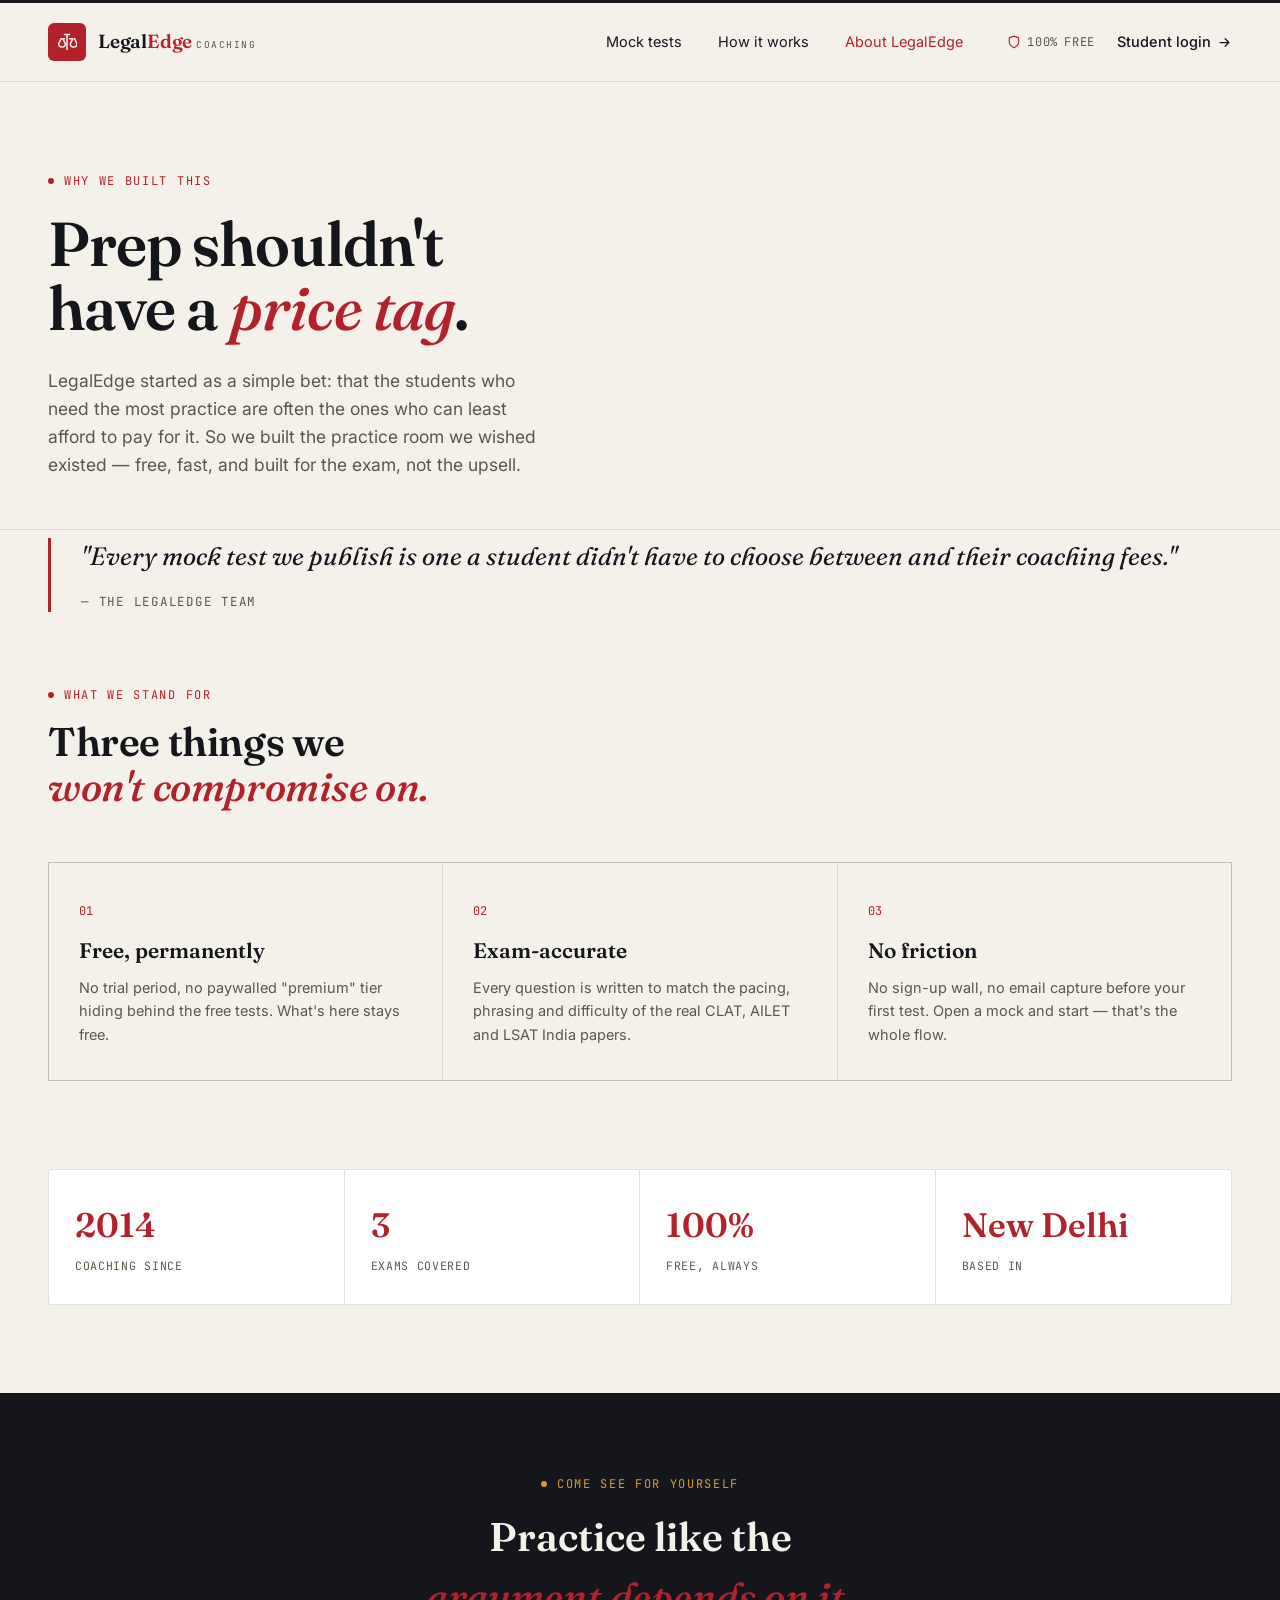
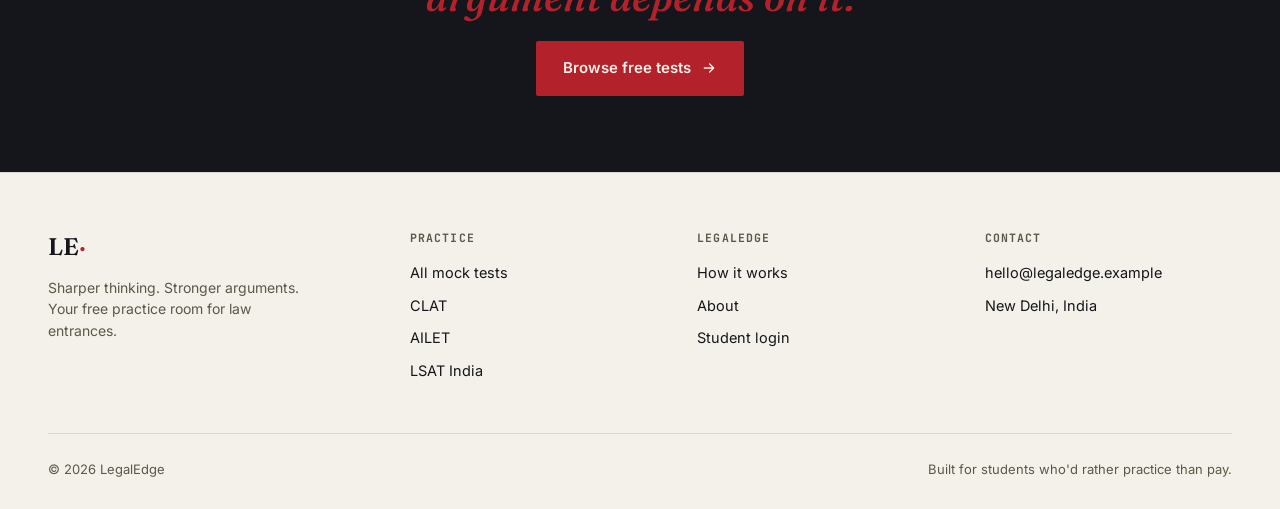
==== about.html @ 172f9a6a "Add files via upload" ====
<!DOCTYPE html>
<html lang="en">
<head>
<meta charset="UTF-8">
<meta name="viewport" content="width=device-width, initial-scale=1.0">
<title>About LegalEdge</title>
<meta name="description" content="Why LegalEdge exists — a free, no-paywall practice room for CLAT, AILET and LSAT India aspirants.">
<link rel="stylesheet" href="styles.css">
</head>
<body>

<!-- ============ TOPBAR ============ -->
<header class="topbar">
  <div class="topbar-inner">
    <a href="index.html" class="brand">
      <span class="brand-mark">
        <svg viewBox="0 0 24 24" fill="none" stroke="#F4F1EA" stroke-width="1.8" stroke-linecap="round" stroke-linejoin="round"><path d="M12 3v18M5 8l-3 6a4 4 0 0 0 8 0l-3-6M19 8l-3 6a4 4 0 0 0 8 0l-3-6M5 8h4M15 8h4M9 3h6"/></svg>
      </span>
      <span class="brand-text">
        <span class="brand-name">Legal<em>Edge</em></span>
        <span class="brand-sub">Coaching</span>
      </span>
    </a>
    <nav class="nav-links">
      <a href="tests.html">Mock tests</a>
      <a href="how-it-works.html">How it works</a>
      <a href="about.html" class="active">About LegalEdge</a>
    </nav>
    <div class="topbar-right">
      <span class="free-badge">
        <svg viewBox="0 0 24 24" fill="none" stroke="currentColor" stroke-width="2" stroke-linecap="round" stroke-linejoin="round"><path d="M12 22s8-4 8-10V5l-8-3-8 3v7c0 6 8 10 8 10Z"/></svg>
        100% <span class="label">FREE</span>
      </span>
      <a href="#" class="login-link">Student login
        <svg viewBox="0 0 24 24" fill="none" stroke="currentColor" stroke-width="2" stroke-linecap="round" stroke-linejoin="round"><path d="M5 12h14M13 6l6 6-6 6"/></svg>
      </a>
    </div>
  </div>
</header>

<!-- ============ INTRO ============ -->
<section class="hero" style="padding-bottom:50px;">
  <div class="wrap">
    <span class="eyebrow"><span class="dot"></span>Why we built this</span>
    <h1 style="max-width:18ch;">Prep shouldn't<br>have a <em>price tag</em>.</h1>
    <p class="lede" style="margin-bottom:0;">LegalEdge started as a simple bet: that the students who need the most practice are often the ones who can least afford to pay for it. So we built the practice room we wished existed — free, fast, and built for the exam, not the upsell.</p>
  </div>
</section>

<!-- ============ QUOTE ============ -->
<section class="section" style="padding-top:0; padding-bottom:60px;">
  <div class="wrap">
    <div class="quote-block">
      <p>"Every mock test we publish is one a student didn't have to choose between and their coaching fees."</p>
      <cite>— The LegalEdge team</cite>
    </div>
  </div>
</section>

<!-- ============ PILLARS ============ -->
<section class="section" style="padding-top:0;">
  <div class="wrap">
    <div class="section-head">
      <span class="eyebrow"><span class="dot"></span>What we stand for</span>
      <h2>Three things we<br><em>won't compromise on.</em></h2>
    </div>
    <div class="pillars">
      <div class="pillar">
        <span class="pnum">01</span>
        <h3>Free, permanently</h3>
        <p>No trial period, no paywalled "premium" tier hiding behind the free tests. What's here stays free.</p>
      </div>
      <div class="pillar">
        <span class="pnum">02</span>
        <h3>Exam-accurate</h3>
        <p>Every question is written to match the pacing, phrasing and difficulty of the real CLAT, AILET and LSAT India papers.</p>
      </div>
      <div class="pillar">
        <span class="pnum">03</span>
        <h3>No friction</h3>
        <p>No sign-up wall, no email capture before your first test. Open a mock and start — that's the whole flow.</p>
      </div>
    </div>
  </div>
</section>

<!-- ============ STATS ============ -->
<section class="section" style="padding-top:0;">
  <div class="wrap">
    <div class="stat-strip">
      <div class="stat">
        <div class="num">2014</div>
        <div class="lbl">Coaching since</div>
      </div>
      <div class="stat">
        <div class="num">3</div>
        <div class="lbl">Exams covered</div>
      </div>
      <div class="stat">
        <div class="num">100%</div>
        <div class="lbl">Free, always</div>
      </div>
      <div class="stat">
        <div class="num">New Delhi</div>
        <div class="lbl">Based in</div>
      </div>
    </div>
  </div>
</section>

<!-- ============ CTA BAND ============ -->
<section class="cta-band">
  <div class="wrap">
    <span class="eyebrow on-ink"><span class="dot"></span>Come see for yourself</span>
    <h2 style="margin-top:14px;">Practice like the<br><em>argument depends on it.</em></h2>
    <div class="hero-ctas">
      <a href="tests.html" class="btn btn-primary">Browse free tests
        <svg viewBox="0 0 24 24" fill="none" stroke="currentColor" stroke-width="2" stroke-linecap="round" stroke-linejoin="round"><path d="M5 12h14M13 6l6 6-6 6"/></svg>
      </a>
    </div>
  </div>
</section>

<!-- ============ FOOTER ============ -->
<footer>
  <div class="wrap">
    <div class="footer-grid">
      <div>
        <div class="footer-brand">LE<span class="dot">·</span></div>
        <p class="footer-tag">Sharper thinking. Stronger arguments. Your free practice room for law entrances.</p>
      </div>
      <div class="footer-col">
        <h4>Practice</h4>
        <a href="tests.html">All mock tests</a>
        <a href="tests.html">CLAT</a>
        <a href="tests.html">AILET</a>
        <a href="tests.html">LSAT India</a>
      </div>
      <div class="footer-col">
        <h4>LegalEdge</h4>
        <a href="how-it-works.html">How it works</a>
        <a href="about.html">About</a>
        <a href="#">Student login</a>
      </div>
      <div class="footer-col">
        <h4>Contact</h4>
        <a href="mailto:hello@legaledge.example">hello@legaledge.example</a>
        <a href="#">New Delhi, India</a>
      </div>
    </div>
    <div class="footer-bottom">
      <span>© 2026 LegalEdge</span>
      <span>Built for students who'd rather practice than pay.</span>
    </div>
  </div>
</footer>

<script src="mock-links.js"></script>
</body>
</html>
---- styles.css ----
/* ==========================================================================
   LegalEdge — shared styles
   Palette: cream #F4F1EA, ink #14161C, crimson #B3222A, gold #D99A2B
   Type: 'Fraunces' (display serif), 'Inter' (body), 'JetBrains Mono' (labels)
   ========================================================================== */

@import url('https://fonts.googleapis.com/css2?family=Fraunces:ital,opsz,wght@0,9..144,400;0,9..144,500;0,9..144,600;0,9..144,700;1,9..144,500;1,9..144,600&family=Inter:wght@400;500;600&family=JetBrains+Mono:wght@400;500&display=swap');

:root {
  --cream: #F4F1EA;
  --cream-dim: #ECE7DC;
  --ink: #14161C;
  --ink-soft: #1C1F27;
  --crimson: #B3222A;
  --crimson-dim: #8E1B22;
  --gold: #D99A2B;
  --line: rgba(20, 22, 28, 0.12);
  --line-on-ink: rgba(244, 241, 234, 0.14);
  --text-muted: #5B5849;
  --text-muted-on-ink: #A9A79C;

  --serif: 'Fraunces', Georgia, serif;
  --sans: 'Inter', -apple-system, BlinkMacSystemFont, sans-serif;
  --mono: 'JetBrains Mono', ui-monospace, SFMono-Regular, monospace;

  --radius: 2px;
  --max: 1280px;
}

* { box-sizing: border-box; }
html { scroll-behavior: smooth; }

body {
  margin: 0;
  background: var(--cream);
  color: var(--ink);
  font-family: var(--sans);
  font-size: 16px;
  line-height: 1.5;
  -webkit-font-smoothing: antialiased;
}

img { max-width: 100%; display: block; }
a { color: inherit; text-decoration: none; }

.wrap {
  max-width: var(--max);
  margin: 0 auto;
  padding: 0 48px;
}

.eyebrow {
  font-family: var(--mono);
  font-size: 12px;
  letter-spacing: 0.14em;
  text-transform: uppercase;
  color: var(--crimson);
  display: inline-flex;
  align-items: center;
  gap: 10px;
}
.eyebrow.on-ink { color: var(--gold); }
.eyebrow .dot {
  width: 6px; height: 6px; border-radius: 50%;
  background: var(--crimson); flex-shrink: 0;
}
.eyebrow.on-ink .dot { background: var(--gold); }

/* ---------- top bar ---------- */
.topbar {
  border-bottom: 1px solid var(--line);
  background: var(--cream);
  position: sticky;
  top: 0;
  z-index: 50;
}
.topbar::before {
  content: "";
  display: block;
  height: 3px;
  background: var(--ink);
}
.topbar-inner {
  max-width: var(--max);
  margin: 0 auto;
  padding: 20px 48px;
  display: flex;
  align-items: center;
  gap: 44px;
}
.brand {
  display: flex;
  align-items: center;
  gap: 12px;
  margin-right: auto;
}
.brand-mark {
  width: 38px; height: 38px;
  background: var(--crimson);
  border-radius: 6px;
  display: flex; align-items: center; justify-content: center;
  flex-shrink: 0;
}
.brand-mark svg { width: 20px; height: 20px; }
.brand-text { line-height: 1.15; }
.brand-name {
  font-family: var(--serif);
  font-weight: 600;
  font-size: 19px;
  letter-spacing: -0.01em;
}
.brand-name em { color: var(--crimson); font-style: normal; }
.brand-sub {
  font-family: var(--mono);
  font-size: 9.5px;
  letter-spacing: 0.16em;
  color: var(--text-muted);
  text-transform: uppercase;
  margin-top: 1px;
}
.nav-links {
  display: flex;
  gap: 36px;
  font-size: 14.5px;
  color: var(--ink);
}
.nav-links a { position: relative; padding: 4px 0; }
.nav-links a.active { color: var(--crimson); }
.nav-links a:not(.active):hover { color: var(--crimson-dim); }
.topbar-right {
  display: flex;
  align-items: center;
  gap: 22px;
}
.free-badge {
  display: flex; align-items: center; gap: 6px;
  font-family: var(--mono); font-size: 12px; letter-spacing: 0.06em;
  color: var(--text-muted);
}
.free-badge svg { width: 14px; height: 14px; color: var(--crimson); }
.login-link {
  display: flex; align-items: center; gap: 6px;
  font-size: 14.5px; font-weight: 500;
}
.login-link svg { width: 15px; height: 15px; transition: transform .15s ease; }
.login-link:hover svg { transform: translateX(3px); }

@media (max-width: 900px) {
  .nav-links { display: none; }
  .topbar-inner { padding: 16px 24px; }
  .free-badge span.label { display: none; }
}

/* ---------- buttons ---------- */
.btn {
  display: inline-flex;
  align-items: center;
  gap: 10px;
  font-family: var(--sans);
  font-weight: 600;
  font-size: 15px;
  padding: 15px 26px;
  border-radius: var(--radius);
  border: 1px solid transparent;
  cursor: pointer;
  transition: transform .15s ease, background .15s ease, border-color .15s ease, color .15s ease;
}
.btn svg { width: 16px; height: 16px; transition: transform .15s ease; }
.btn:hover svg { transform: translateX(3px); }
.btn-primary {
  background: var(--crimson);
  color: var(--cream);
}
.btn-primary:hover { background: var(--crimson-dim); }
.btn-outline {
  background: transparent;
  border-color: var(--ink);
  color: var(--ink);
}
.btn-outline:hover { background: var(--ink); color: var(--cream); }
.btn-outline.on-ink {
  border-color: var(--line-on-ink);
  color: var(--cream);
}
.btn-outline.on-ink:hover { background: var(--cream); color: var(--ink); }
.btn-ghost-card {
  width: 100%;
  justify-content: space-between;
  background: #fff;
  border: 1px solid var(--line);
  color: var(--ink);
  font-size: 14.5px;
  padding: 16px 22px;
}
.btn-ghost-card:hover { background: var(--ink); color: var(--cream); border-color: var(--ink); }

.hint {
  display: inline-flex; align-items: center; gap: 8px;
  font-size: 13.5px; color: var(--text-muted);
}
.hint svg { width: 14px; height: 14px; }

/* ---------- hero ---------- */
.hero {
  padding: 84px 0 96px;
  border-bottom: 1px solid var(--line);
}
.hero-grid {
  display: grid;
  grid-template-columns: 1.15fr 0.85fr;
  gap: 64px;
  align-items: center;
}
.hero h1 {
  font-family: var(--serif);
  font-weight: 600;
  font-size: 62px;
  line-height: 1.04;
  letter-spacing: -0.015em;
  margin: 22px 0 26px;
}
.hero h1 em {
  font-style: italic;
  font-weight: 500;
  color: var(--crimson);
}
.hero p.lede {
  font-size: 17.5px;
  line-height: 1.6;
  color: var(--text-muted);
  max-width: 46ch;
  margin-bottom: 34px;
}
.hero-ctas {
  display: flex;
  align-items: center;
  gap: 22px;
  flex-wrap: wrap;
}
.hero-art {
  position: relative;
  aspect-ratio: 1 / 1;
  background: linear-gradient(155deg, #E4E0D5, #D8D3C5);
  border-radius: 4px;
  overflow: hidden;
  border: 1px solid var(--line);
}
.hero-art img {
  width: 100%; height: 100%; object-fit: cover;
  mix-blend-mode: multiply;
  opacity: 0.92;
}
.hero-art-tag-top {
  position: absolute; top: 22px; left: 22px;
  font-family: var(--mono); font-size: 11.5px; letter-spacing: 0.1em;
  color: rgba(255,255,255,0.92);
  text-transform: uppercase;
  display: flex; align-items: center; gap: 8px;
  text-shadow: 0 1px 4px rgba(0,0,0,0.3);
}
.hero-art-tag-top .sep { color: var(--gold); }
.hero-art-caption {
  position: absolute; left: 22px; right: 22px; bottom: 20px;
  color: #fff;
  text-shadow: 0 1px 6px rgba(0,0,0,0.4);
}
.hero-art-caption .small {
  display: flex; align-items: center; gap: 8px;
  font-size: 13px; margin-bottom: 4px; opacity: 0.9;
}
.hero-art-caption .small svg { width: 15px; height: 15px; }
.hero-art-caption .big {
  font-family: var(--serif);
  font-style: italic;
  font-weight: 500;
  font-size: 22px;
}

@media (max-width: 980px) {
  .hero-grid { grid-template-columns: 1fr; }
  .hero h1 { font-size: 42px; }
  .wrap { padding: 0 24px; }
  .hero-art { max-width: 460px; }
}

/* ---------- test cards (shared: home + tests page) ---------- */
.cards-row {
  display: grid;
  grid-template-columns: repeat(3, 1fr);
  gap: 24px;
}
.test-card {
  background: #fff;
  border: 1px solid var(--line);
  border-top: 4px solid var(--crimson);
  border-radius: 3px;
  display: flex;
  flex-direction: column;
  min-height: 100%;
}
.test-card.accent-gold { border-top-color: var(--gold); }
.test-card.accent-ink { border-top-color: var(--ink); }
.test-card-body { padding: 30px 30px 26px; flex: 1; }
.test-card-top {
  display: flex; justify-content: space-between; align-items: flex-start;
  margin-bottom: 22px;
}
.test-num {
  font-family: var(--mono); font-size: 13px; color: var(--text-muted);
}
.exam-tag {
  font-family: var(--mono); font-size: 11px; letter-spacing: 0.06em;
  border: 1px solid var(--crimson); color: var(--crimson);
  padding: 3px 9px; border-radius: 2px;
}
.test-card.accent-gold .exam-tag { border-color: var(--gold); color: #A87418; }
.test-card.accent-ink .exam-tag { border-color: var(--ink); color: var(--ink); }
.test-card h3 {
  font-family: var(--serif);
  font-weight: 600;
  font-size: 24px;
  line-height: 1.22;
  margin: 0 0 14px;
}
.test-card p.desc {
  font-size: 14.5px;
  color: var(--text-muted);
  line-height: 1.55;
  margin: 0 0 22px;
  min-height: 44px;
}
.test-meta {
  display: flex;
  align-items: center;
  gap: 18px;
  font-family: var(--mono);
  font-size: 12.5px;
  color: var(--text-muted);
  padding-top: 18px;
  border-top: 1px solid var(--line);
  flex-wrap: wrap;
}
.test-meta span { display: flex; align-items: center; gap: 6px; }
.test-meta svg { width: 13px; height: 13px; }
.diff { margin-left: auto; font-weight: 500; }
.diff.easy { color: #4B8C5E; }
.diff.moderate { color: var(--gold); }
.diff.challenging { color: var(--crimson); }
.test-card-cta {
  display: flex; align-items: center; justify-content: space-between;
  padding: 18px 30px;
  border-top: 1px solid var(--line);
  font-weight: 600;
  font-size: 15px;
  transition: background .15s ease, color .15s ease;
}
.test-card-cta svg { width: 15px; height: 15px; transition: transform .15s ease; }
a.test-card:hover .test-card-cta,
.test-card:has(a.test-card-cta:hover) .test-card-cta { }
.test-card-cta:hover { background: var(--ink); color: var(--cream); }
.test-card-cta:hover svg { transform: translateX(3px); }

@media (max-width: 980px) {
  .cards-row { grid-template-columns: 1fr; }
}

/* ---------- dark band (process / "better way") ---------- */
.band-ink {
  background: var(--ink);
  color: var(--cream);
  padding: 96px 0;
}
.band-grid {
  display: grid;
  grid-template-columns: 0.85fr 1.15fr;
  gap: 64px;
  align-items: start;
}
.band-index {
  font-family: var(--mono);
  font-size: 13px;
  color: var(--gold);
  margin-bottom: 18px;
}
.band-grid h2 {
  font-family: var(--serif);
  font-weight: 600;
  font-size: 46px;
  line-height: 1.1;
  letter-spacing: -0.01em;
  margin: 18px 0 0;
}
.band-grid h2 em {
  font-style: italic;
  font-weight: 500;
  color: var(--crimson);
  display: block;
}
.process-list { border-top: 1px solid var(--line-on-ink); }
.process-item {
  display: grid;
  grid-template-columns: 46px 1fr;
  gap: 20px;
  padding: 26px 0;
  border-bottom: 1px solid var(--line-on-ink);
}
.process-item .pnum {
  font-family: var(--mono);
  font-size: 13px;
  color: var(--gold);
  padding-top: 4px;
}
.process-item h3 {
  font-family: var(--serif);
  font-weight: 600;
  font-style: italic;
  font-size: 21px;
  margin: 0 0 8px;
}
.process-item p {
  font-size: 14.5px;
  color: var(--text-muted-on-ink);
  line-height: 1.55;
  margin: 0;
  max-width: 52ch;
}

@media (max-width: 980px) {
  .band-grid { grid-template-columns: 1fr; }
  .band-grid h2 { font-size: 34px; }
}

/* ---------- generic section ---------- */
.section {
  padding: 88px 0;
}
.section-head {
  max-width: 640px;
  margin-bottom: 52px;
}
.section-head h2 {
  font-family: var(--serif);
  font-weight: 600;
  font-size: 40px;
  line-height: 1.12;
  margin: 16px 0 0;
  letter-spacing: -0.01em;
}
.section-head h2 em { font-style: italic; font-weight: 500; color: var(--crimson); }
.section-head p {
  font-size: 16px;
  color: var(--text-muted);
  margin-top: 16px;
  line-height: 1.6;
}

/* ---------- filter tabs (tests page) ---------- */
.filter-bar {
  background: var(--cream-dim);
  border-bottom: 1px solid var(--line);
}
.filter-inner {
  max-width: var(--max);
  margin: 0 auto;
  padding: 0 48px;
  display: flex;
  gap: 40px;
  overflow-x: auto;
}
.filter-inner span {
  font-family: var(--mono);
  font-size: 12px;
  letter-spacing: 0.1em;
  color: var(--text-muted);
  padding: 16px 0;
  white-space: nowrap;
}
.filter-inner .star { color: var(--crimson); font-size: 12px; }

.tab-row {
  display: flex; align-items: center; justify-content: space-between;
  border-bottom: 1px solid var(--line);
  margin-bottom: 40px;
  flex-wrap: wrap;
  gap: 16px;
}
.tabs { display: flex; gap: 34px; }
.tabs a {
  font-size: 14.5px;
  padding: 4px 0 16px;
  color: var(--text-muted);
  border-bottom: 2px solid transparent;
}
.tabs a.active {
  color: var(--crimson);
  border-bottom-color: var(--crimson);
  font-weight: 500;
}
.tab-count {
  font-family: var(--mono);
  font-size: 12.5px;
  color: var(--text-muted);
  padding-bottom: 16px;
}

/* ---------- steps (how it works) ---------- */
.steps-vert { display: flex; flex-direction: column; }
.step-row {
  display: grid;
  grid-template-columns: 90px 1fr;
  gap: 32px;
  padding: 40px 0;
  border-bottom: 1px solid var(--line);
}
.step-row:first-child { border-top: 1px solid var(--line); }
.step-num {
  font-family: var(--serif);
  font-style: italic;
  font-size: 40px;
  color: var(--crimson);
  line-height: 1;
}
.step-body h3 {
  font-family: var(--serif);
  font-weight: 600;
  font-size: 25px;
  margin: 0 0 10px;
}
.step-body p {
  font-size: 15.5px;
  color: var(--text-muted);
  line-height: 1.6;
  max-width: 60ch;
  margin: 0;
}
@media (max-width: 700px) {
  .step-row { grid-template-columns: 1fr; gap: 10px; }
}

/* ---------- stat strip ---------- */
.stat-strip {
  display: grid;
  grid-template-columns: repeat(4, 1fr);
  border: 1px solid var(--line);
  border-radius: 3px;
  overflow: hidden;
  background: #fff;
}
.stat {
  padding: 30px 26px;
  border-right: 1px solid var(--line);
}
.stat:last-child { border-right: none; }
.stat .num {
  font-family: var(--serif);
  font-weight: 600;
  font-size: 34px;
  color: var(--crimson);
}
.stat .lbl {
  font-family: var(--mono);
  font-size: 11.5px;
  letter-spacing: 0.06em;
  text-transform: uppercase;
  color: var(--text-muted);
  margin-top: 6px;
}
@media (max-width: 700px) {
  .stat-strip { grid-template-columns: repeat(2, 1fr); }
  .stat { border-bottom: 1px solid var(--line); }
}

/* ---------- about page: pillars / people ---------- */
.pillars {
  display: grid;
  grid-template-columns: repeat(3, 1fr);
  gap: 1px;
  background: var(--line);
  border: 1px solid var(--line);
}
.pillar {
  background: var(--cream);
  padding: 34px 30px;
}
.pillar .pnum { font-family: var(--mono); font-size: 12px; color: var(--crimson); }
.pillar h3 {
  font-family: var(--serif);
  font-weight: 600;
  font-size: 21px;
  margin: 14px 0 10px;
}
.pillar p { font-size: 14.5px; color: var(--text-muted); line-height: 1.6; margin: 0; }
@media (max-width: 900px) { .pillars { grid-template-columns: 1fr; } }

.quote-block {
  border-left: 3px solid var(--crimson);
  padding-left: 30px;
  margin: 8px 0;
}
.quote-block p {
  font-family: var(--serif);
  font-style: italic;
  font-size: 25px;
  line-height: 1.45;
  color: var(--ink);
  margin: 0 0 14px;
}
.quote-block cite {
  font-family: var(--mono);
  font-style: normal;
  font-size: 12.5px;
  color: var(--text-muted);
  text-transform: uppercase;
  letter-spacing: 0.06em;
}

/* ---------- CTA band ---------- */
.cta-band {
  background: var(--ink);
  color: var(--cream);
  padding: 76px 0;
  text-align: center;
}
.cta-band h2 {
  font-family: var(--serif);
  font-weight: 600;
  font-size: 40px;
  margin: 0 0 14px;
}
.cta-band h2 em { font-style: italic; font-weight: 500; color: var(--crimson); }
.cta-band p { color: var(--text-muted-on-ink); font-size: 16px; margin-bottom: 34px; }
.cta-band .hero-ctas { justify-content: center; }
.cta-band .hint { color: var(--text-muted-on-ink); }

/* ---------- footer ---------- */
footer {
  background: var(--cream);
  border-top: 1px solid var(--line);
  padding: 56px 0 30px;
}
.footer-grid {
  display: grid;
  grid-template-columns: 1.3fr 1fr 1fr 1fr;
  gap: 40px;
  padding-bottom: 40px;
}
.footer-brand {
  font-family: var(--serif);
  font-weight: 600;
  font-size: 24px;
}
.footer-brand .dot { color: var(--crimson); }
.footer-tag {
  font-size: 14px;
  color: var(--text-muted);
  margin-top: 12px;
  line-height: 1.55;
  max-width: 30ch;
}
.footer-col h4 {
  font-family: var(--mono);
  font-size: 11.5px;
  letter-spacing: 0.1em;
  text-transform: uppercase;
  color: var(--text-muted);
  margin: 0 0 16px;
}
.footer-col a {
  display: block;
  font-size: 14.5px;
  color: var(--ink);
  margin-bottom: 11px;
}
.footer-col a:hover { color: var(--crimson); }
.footer-bottom {
  display: flex; justify-content: space-between; align-items: center;
  padding-top: 26px;
  border-top: 1px solid var(--line);
  font-size: 13px;
  color: var(--text-muted);
  flex-wrap: wrap;
  gap: 12px;
}
@media (max-width: 900px) {
  .footer-grid { grid-template-columns: 1fr 1fr; }
}
@media (max-width: 560px) {
  .footer-grid { grid-template-columns: 1fr; }
}

/* ---------- focus visibility ---------- */
a:focus-visible, button:focus-visible {
  outline: 2px solid var(--crimson);
  outline-offset: 2px;
}

@media (prefers-reduced-motion: reduce) {
  * { transition: none !important; scroll-behavior: auto !important; }
}
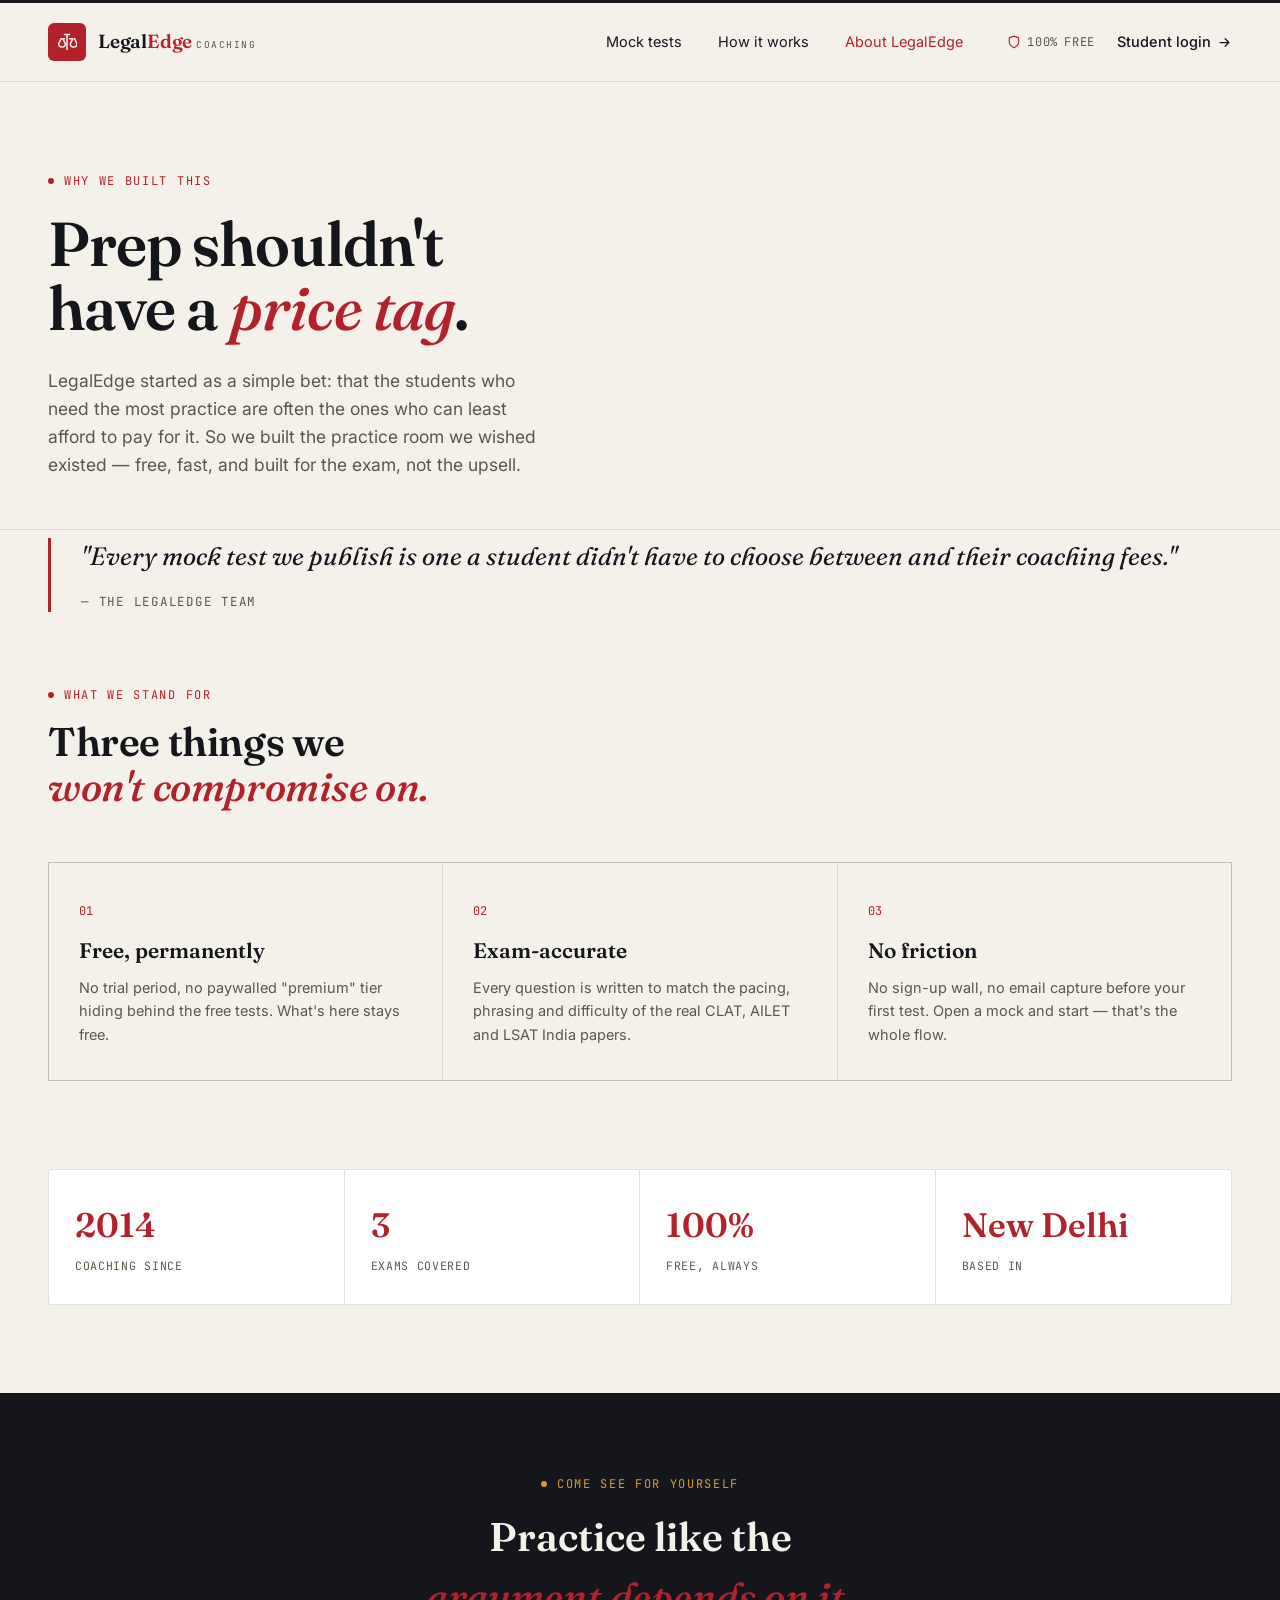
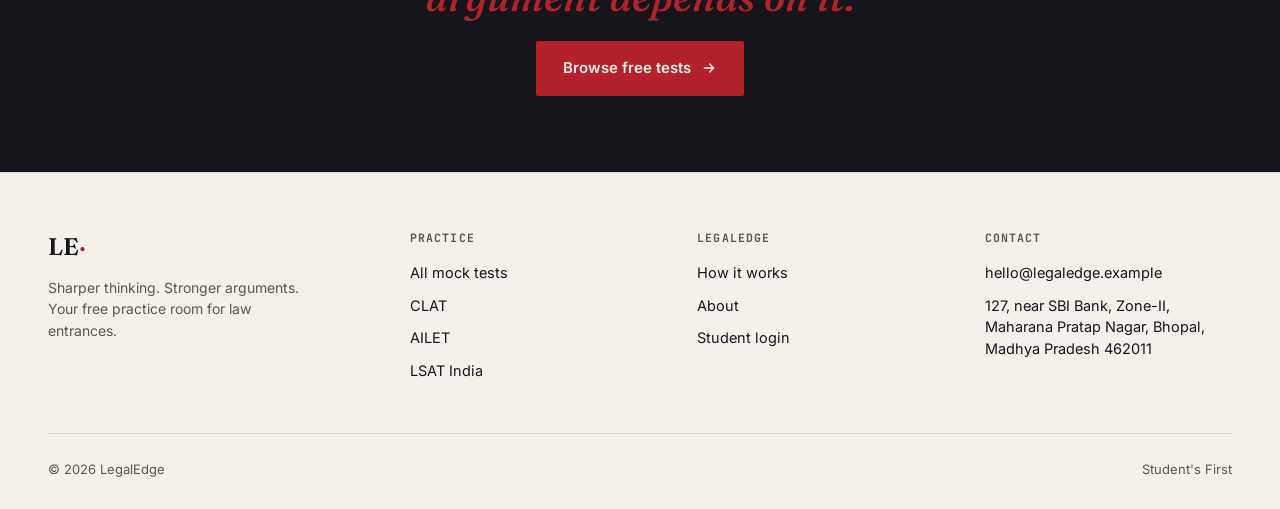
==== commit 7be33bd7: "Update about.html" ====
--- a/about.html
+++ b/about.html
@@ -144,13 +144,13 @@
       </div>
       <div class="footer-col">
         <h4>Contact</h4>
-        <a href="mailto:hello@legaledge.example">hello@legaledge.example</a>
-        <a href="#">New Delhi, India</a>
+        <a href="mailto:support@toprankers.com">hello@legaledge.example</a>
+        <a href="#"> 127, near SBI Bank, Zone-II, Maharana Pratap Nagar, Bhopal, Madhya Pradesh 462011</a>
       </div>
     </div>
     <div class="footer-bottom">
       <span>© 2026 LegalEdge</span>
-      <span>Built for students who'd rather practice than pay.</span>
+      <span>Student's First</span>
     </div>
   </div>
 </footer>
